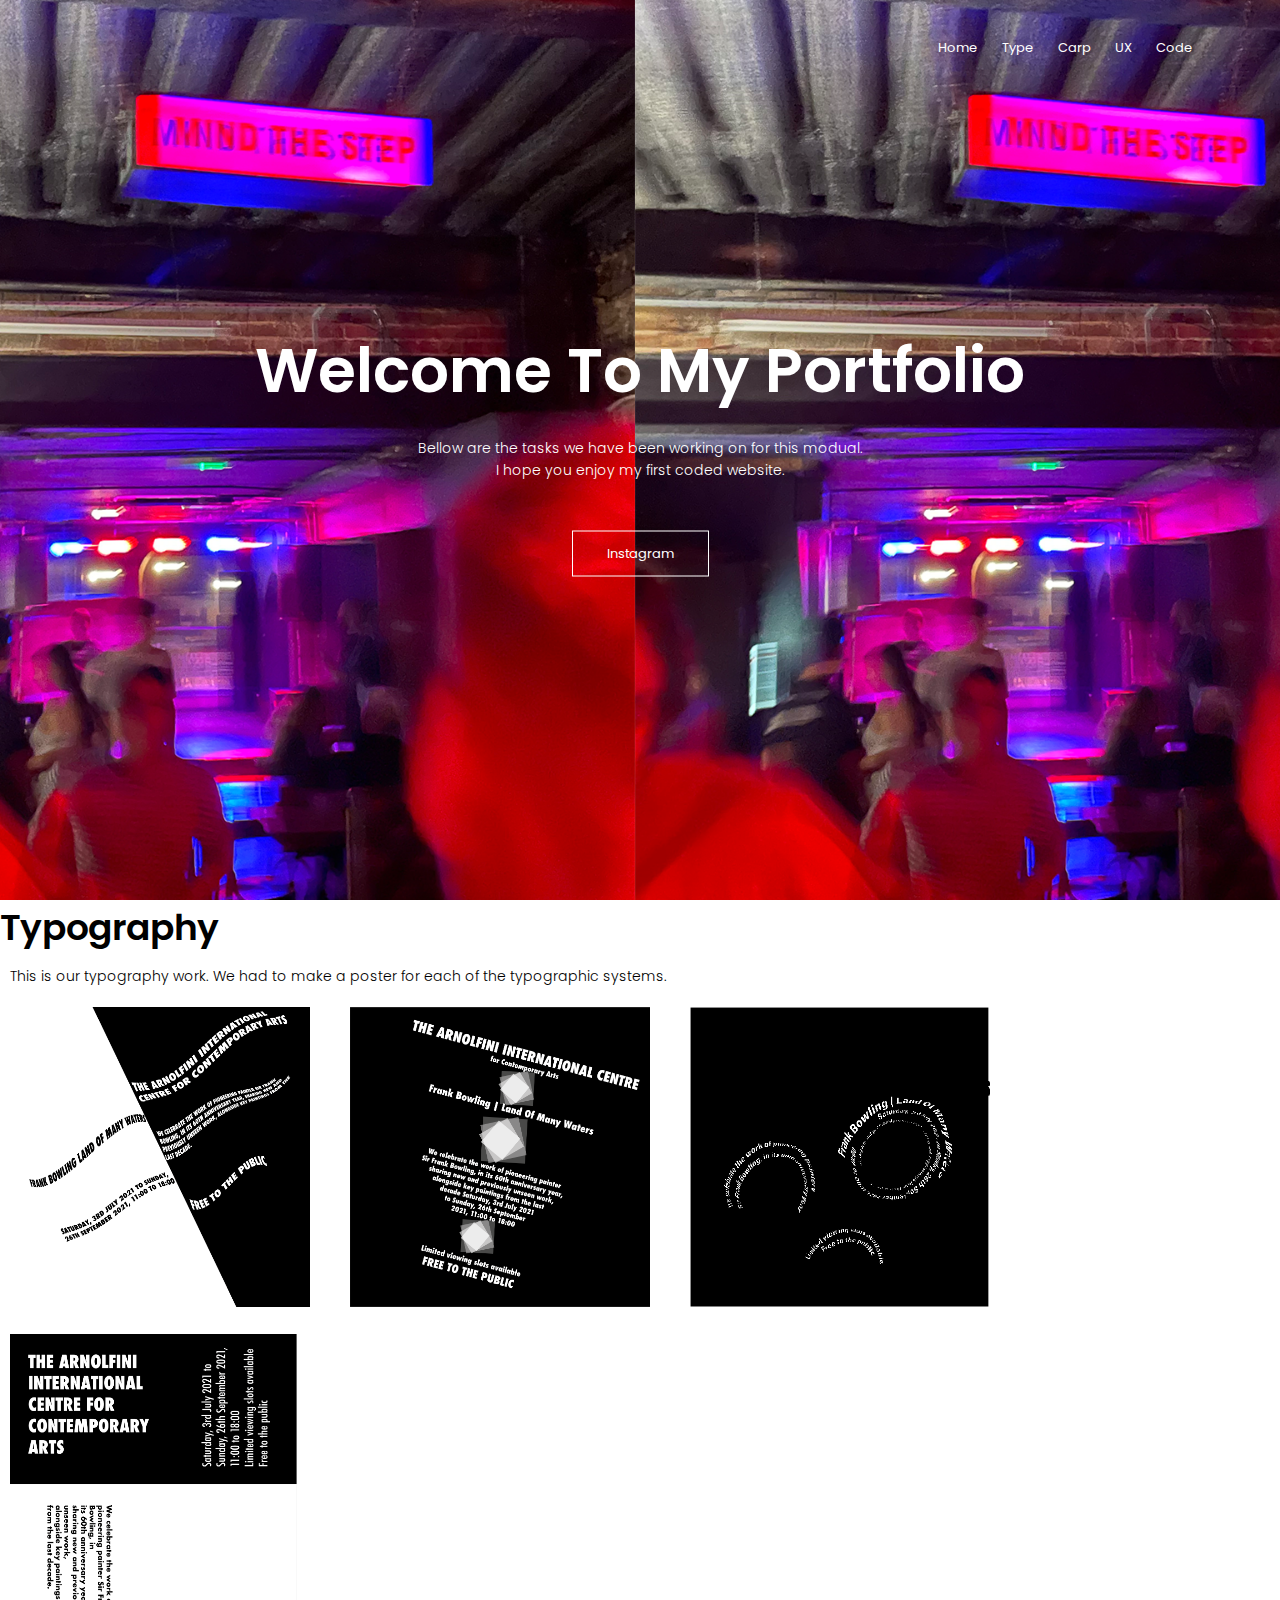
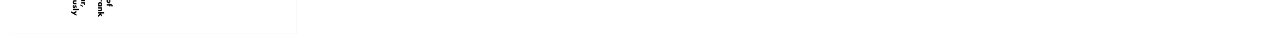
==== index.html @ ded1fd52 "website progress day 1" ====
<!DOCTYPE html>
<html lang="en">
<head>
    <meta charset="UTF-8">
    <meta http-equiv="X-UA-Compatible" content="IE=edge">
    <meta name="viewport" content="width=device-width, initial-scale=1.0">
    <link rel="stylesheet" href="style.css">
    <link rel="preconnect" href="https://fonts.googleapis.com">
<link rel="preconnect" href="https://fonts.gstatic.com" crossorigin>
<link rel="preconnect" href="https://fonts.googleapis.com">
<link rel="preconnect" href="https://fonts.gstatic.com" crossorigin>
<link href="https://fonts.googleapis.com/css2?family=Poppins:wght@500;700&display=swap" rel="stylesheet">
    <title>Document</title>
</head>
<body>
    <section class="background">
    
        <nav>
            <a href="index.html">

            <div class="nav-links">
                <ul>
                    <li> <a href="file:///Users/jackwetherall/Documents/GitHub/Final-Website-Draft-2/index.html">Home</a></li>
                    <li> <a href="file:///Users/jackwetherall/Documents/GitHub/Final-Website-Draft-2/Typography.html">Type</a></li>
                    <li> <a href="">Carp</a></li>
                    <li> <a href="">UX</a></li>
                    <li> <a href="">Code</a></li>

                </ul>
            </div>

            
        </nav>

        <div class="text-box">
        <h1>Welcome To My Portfolio</h1>
        <p>Bellow are the tasks we have been working on for this modual. <br> I hope you enjoy my first coded website.
        </p>
        <a href="https://instagram.com/jackwetherall?utm_medium=copy_link" class="button">Instagram</a>
        </div>

</section>
        
        <section class="typeography">
            <h1>Typography</h1>
        <p>This is our typography work. We had to make a poster for each of the typographic systems.</p>
        </section>


        <div class="row">
            <div class="column">
              <img src="typographyposters/axial.png" style=" width: 300px; height: 300px;">
            </div>
            <div class="column">
              <img src="typographyposters/bilateral.png" style="width: 300px; height: 300px">
            </div>
            <div class="column">
              <img src="typographyposters/dilatational.png" style="width: 300px; height: 300px">
            </div>
            <div class="column">
                <img src="typographyposters/grid.png" style="width: 300px; height: 300px"> 
            </div>
          </div>


    

        
        
</body>
</html>
---- style.css ----
*{
    margin: 0;
    padding: 0;
    font-family: 'Poppins', sans-serif;

}

.background{
    min-height: 100vh;
    width: 100%;
    background-image: url(backgrounds/mindthestep.png);
    opacity: 100%;
    background-position: center;
    background-size: cover;
    position: relative;

}

nav{
    display: flex;
    padding: 2% 6%;
    justify-content: space-between;
    align-items: center;

}
nav img{
    width: 150px;


}
.nav-links{
    flex: 1;
    text-align: right;

}
.nav-links ul li{
    list-style: none;
    display: inline-block;
    padding: 8px 10px;
    position: relative;
}

.nav-links ul li a{
    color: #fff;
    text-decoration: none;
    font-size: 13px;
}

.nav-links ul li::after{
    content: '';
    width: 0%;
    height: 2px;
    background: #ff00dd;
    display:  block;
    margin: auto;
    transition: 0.5s;
}

.nav-links ul li:hover::after{
    width: 100%;
}

.text-box{
    width: 90%;
    color: #fff;
    position: absolute;
    top: 50%;
    left: 50%;
    transform: translate(-50%,-50%);
    text-align: center;

}
.text-box h1{
font-size: 62px;
}

.text-box p{
    margin: 10px 0 40px;
    font-size: 14px;
    color: #fff;
}

.button{
    display: inline-block;
    text-decoration: none;
    color: white;
    border: 1px solid #fff;
    padding: 12px 34px;
    font-size: 13px;
    background: transparent;
    position: relative;
    cursor: pointer;
}
.button:hover{
    border: 1px solid #ff00dd;
    background: #ff00dd;
    transition: 1s;
}

.type{
    width: 80%;
    margin: auto;
    text-align: center;
    padding-top: 100px;

}
h1{
    font-size: 36px;
    font-weight: 600;
}
p{
    color:black;
    font-size: 14px;
    font-weight: 300;
    line-height: 22px;
    padding: 10px;

}

.column {
    float: left;
    width: 25%;
    padding: 10px;
  }
  
  /* Clear floats after image containers */
  .row::after {
    content: "";
    clear: both;
    display: table;
  }
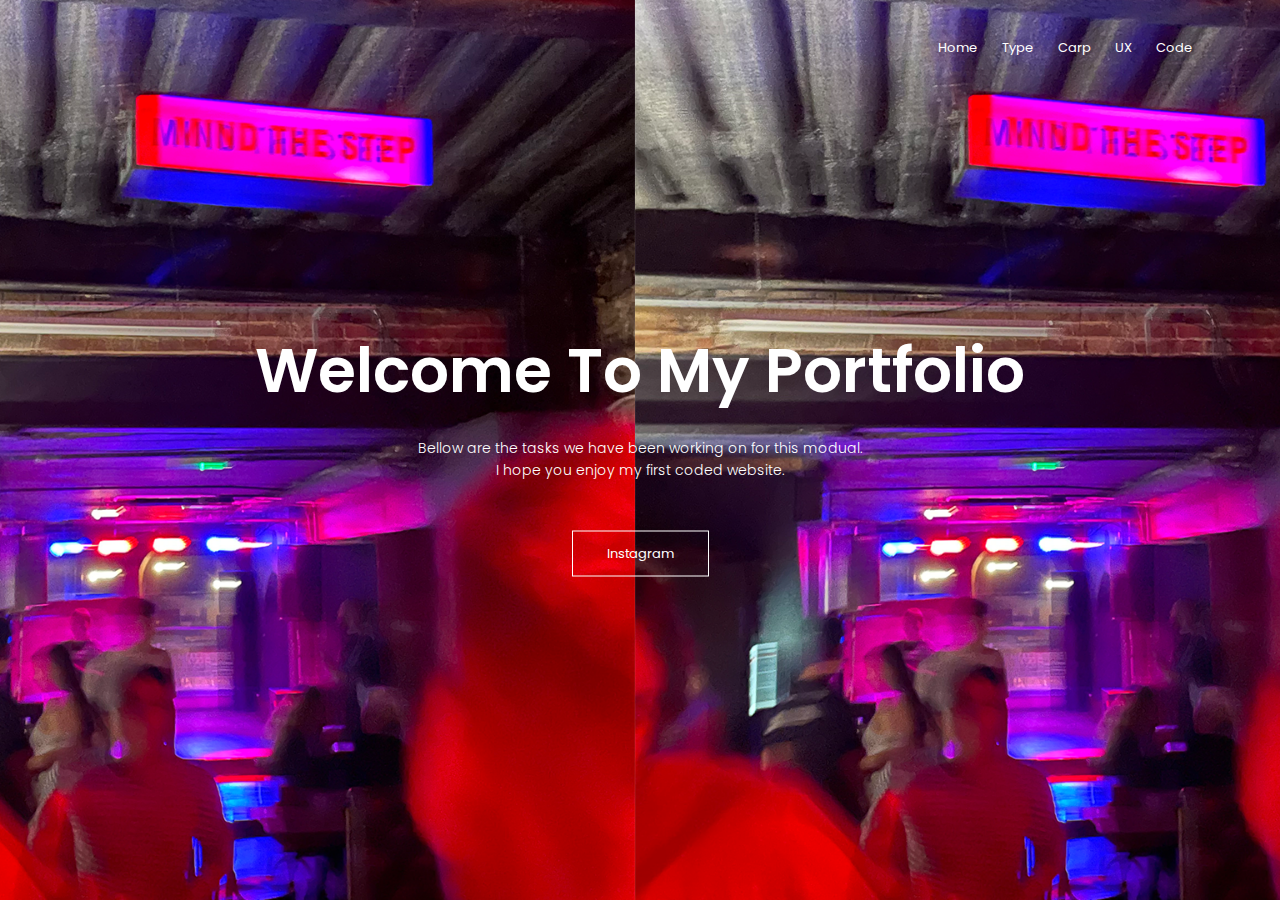
==== commit 6830a432: "added carp page" ====
--- a/index.html
+++ b/index.html
@@ -20,11 +20,13 @@
 
             <div class="nav-links">
                 <ul>
-                    <li> <a href="file:///Users/jackwetherall/Documents/GitHub/Final-Website-Draft-2/index.html">Home</a></li>
-                    <li> <a href="file:///Users/jackwetherall/Documents/GitHub/Final-Website-Draft-2/Typography.html">Type</a></li>
-                    <li> <a href="">Carp</a></li>
-                    <li> <a href="">UX</a></li>
-                    <li> <a href="">Code</a></li>
+                    <ul>
+                        <li> <a href="file:///Users/jackwetherall/Documents/GitHub/Final-Website-Draft-2/index.html">Home</a></li>
+                        <li> <a href="file:///Users/jackwetherall/Documents/GitHub/Final-Website-Draft-2/Typography.html">Type</a></li>
+                        <li> <a href="file:///Users/jackwetherall/Documents/GitHub/Final-Website-Draft-2/Carp.html">Carp</a></li>
+                        <li> <a href="">UX</a></li>
+                        <li> <a href="">Code</a></li>
+        
 
                 </ul>
             </div>
@@ -41,26 +43,6 @@
 
 </section>
         
-        <section class="typeography">
-            <h1>Typography</h1>
-        <p>This is our typography work. We had to make a poster for each of the typographic systems.</p>
-        </section>
-
-
-        <div class="row">
-            <div class="column">
-              <img src="typographyposters/axial.png" style=" width: 300px; height: 300px;">
-            </div>
-            <div class="column">
-              <img src="typographyposters/bilateral.png" style="width: 300px; height: 300px">
-            </div>
-            <div class="column">
-              <img src="typographyposters/dilatational.png" style="width: 300px; height: 300px">
-            </div>
-            <div class="column">
-                <img src="typographyposters/grid.png" style="width: 300px; height: 300px"> 
-            </div>
-          </div>
 
 
     
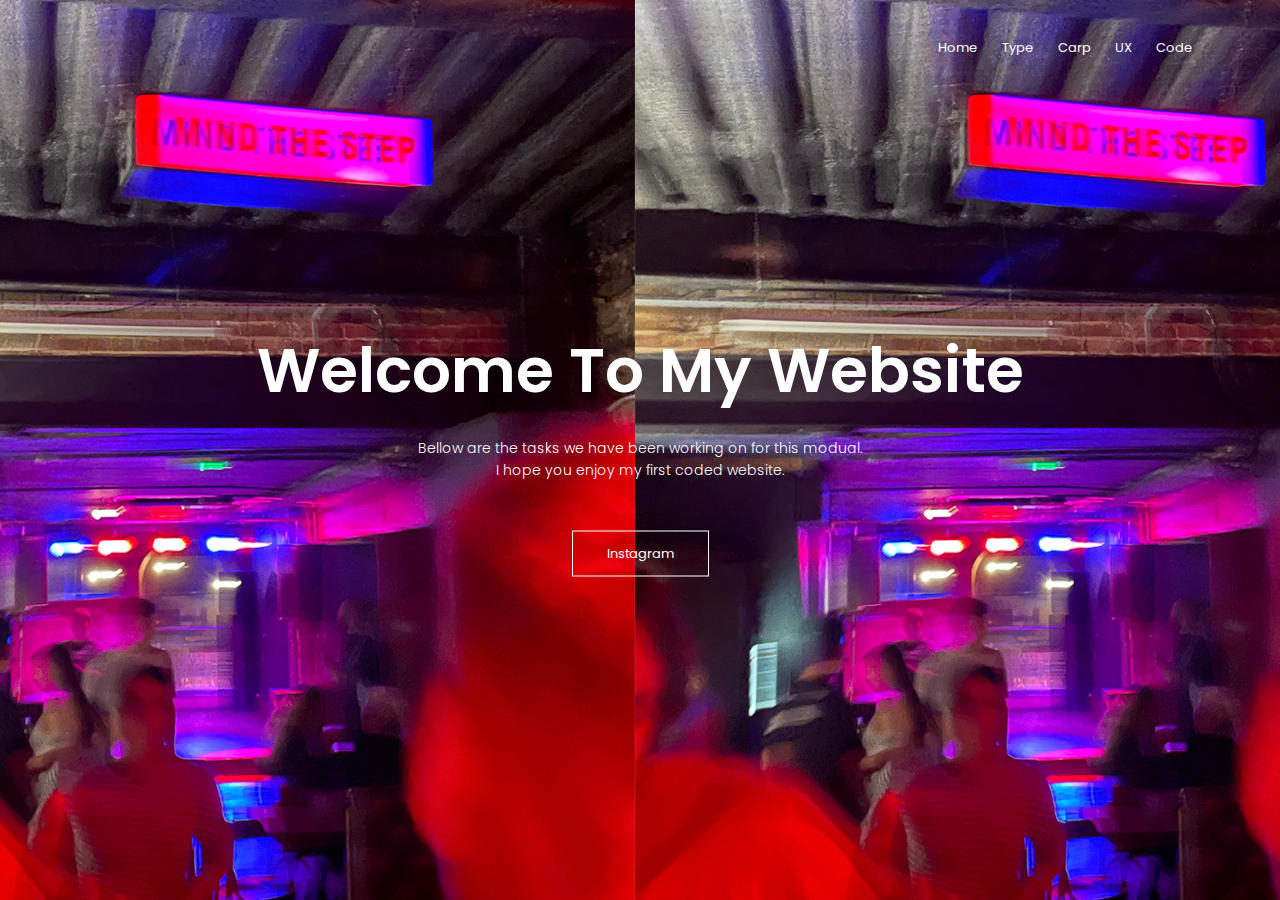
==== commit 71706df9: "title change" ====
--- a/index.html
+++ b/index.html
@@ -16,16 +16,16 @@
     <section class="background">
     
         <nav>
-            <a href="index.html">
+            
 
             <div class="nav-links">
                 <ul>
                     <ul>
-                        <li> <a href="file:///Users/jackwetherall/Documents/GitHub/Final-Website-Draft-2/index.html">Home</a></li>
-                        <li> <a href="file:///Users/jackwetherall/Documents/GitHub/Final-Website-Draft-2/Typography.html">Type</a></li>
-                        <li> <a href="file:///Users/jackwetherall/Documents/GitHub/Final-Website-Draft-2/Carp.html">Carp</a></li>
-                        <li> <a href="">UX</a></li>
-                        <li> <a href="">Code</a></li>
+                        <li> <a href="index.html">Home</a></li>
+                        <li> <a href="Typography.html">Type</a></li>
+                        <li> <a href="Carp.html">Carp</a></li>
+                        <li> <a href="UX.html">UX</a></li>
+                        <li> <a href="coding.html">Code</a></li>
         
 
                 </ul>
@@ -35,7 +35,7 @@
         </nav>
 
         <div class="text-box">
-        <h1>Welcome To My Portfolio</h1>
+        <h1>Welcome To My Website</h1>
         <p>Bellow are the tasks we have been working on for this modual. <br> I hope you enjoy my first coded website.
         </p>
         <a href="https://instagram.com/jackwetherall?utm_medium=copy_link" class="button">Instagram</a>
--- a/style.css
+++ b/style.css
@@ -11,7 +11,7 @@
     background-image: url(backgrounds/mindthestep.png);
     opacity: 100%;
     background-position: center;
-    background-size: cover;
+    background-size: cover; 
     position: relative;
 
 }
